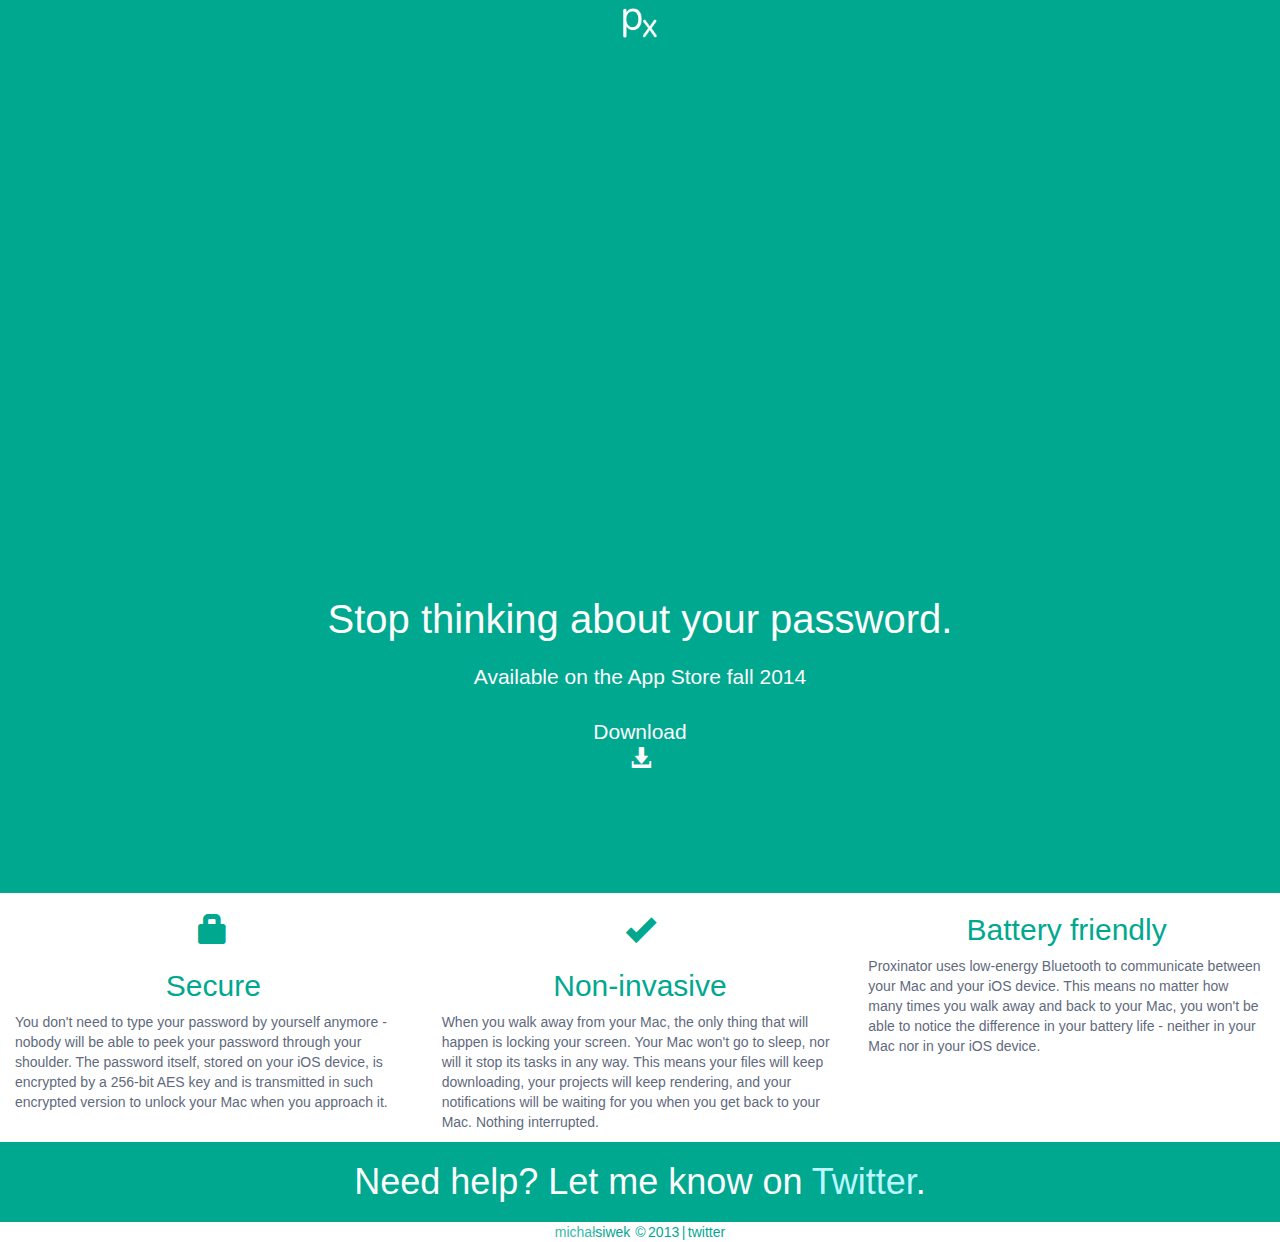
==== index.html @ 0d611be2 "Add 'need help?' section" ====
<!doctype html>
<html lang="en">
  <head>
    <meta charset="utf-8">
    <meta http-equiv="X-UA-Compatible" content="IE=edge">
    <meta name="viewport" content="width=device-width, initial-scale=1">
    <meta name="description" content="Proxinator for Mac and iOS - Stop thinking about your password.">
    <meta name="author" content="Michał Siwek">
    <link rel="shortcut icon" href="favicon.ico">

    <title>Proxinator</title>

    <!-- Bootstrap core CSS -->
    <link rel="stylesheet" href="http://netdna.bootstrapcdn.com/bootstrap/3.1.1/css/bootstrap.min.css">

    <!--additional ionicons-->
    <link rel="stylesheet" href="http://code.ionicframework.com/ionicons/1.5.2/css/ionicons.min.css">

    <!-- own css -->
    <link rel="stylesheet" href="style.css">

    <!-- HTML5 shim and Respond.js IE8 support of HTML5 elements and media queries -->
    <!--[if lt IE 9]>
      <script src="https://oss.maxcdn.com/libs/html5shiv/3.7.0/html5shiv.js"></script>
      <script src="https://oss.maxcdn.com/libs/respond.js/1.4.2/respond.min.js"></script>
    <![endif]-->
  </head>

  <body>
    <div class="container-fluid">
      <div class="header">
        <div id="logo_head">
          <img src="logo_head.png" height="30px">
        </div>
      </div>
      <div id="youtube_video">
        <iframe width="853" height="480" src="//www.youtube.com/embed/pVWKMMzD8WM?rel=0" frameborder="0" allowfullscreen></iframe>
      </div>

      <div class="text-center jumbotron">
        <p class="lead">Stop thinking about your password.</p>
        <p class="lead">
          <p>Available on the App Store fall 2014</p>
          <p class="btn btn-outline btn-lg" >
            <a href="https://s3.amazonaws.com/proxinator/proxinator_v1_1.zip">Download <br>
              <span class="glyphicon glyphicon-download-alt"></span></a>
          </p>
        </p>
      </div>

      <div class="row features">
        <div class="col-xs-8 col-xs-offset-2 col-md-4 col-md-offset-0">
          <h2 class="feature"><span class="glyphicon glyphicon-lock"></span></h2>
          <h2 class="feature">Secure</h2>
          <p>
            You don't need to type your password by yourself anymore - nobody will be able to peek your password through your shoulder. The password itself, stored on your iOS device, is encrypted by a 256-bit AES key and is transmitted in such encrypted version to unlock your Mac when you approach it.
          </p>
        </div>
        <div class="col-xs-8 col-xs-offset-2 col-md-4 col-md-offset-0">
          <h2 class="feature"><span class="glyphicon glyphicon-ok"></span></h2>
          <h2 class="feature">Non-invasive</h2>
          <p>
            When you walk away from your Mac, the only thing that will happen is locking your screen. Your Mac won't go to sleep, nor will it stop its tasks in any way. This means your files will keep downloading, your projects will keep rendering, and your notifications will be waiting for you when you get back to your Mac. Nothing interrupted.
          </p>
        </div>
        <div class="col-xs-8 col-xs-offset-2 col-md-4 col-md-offset-0">
          <h2 class="feature"><span class="ion-battery-full"></span></h2>
          <h2 class="feature">Battery friendly</h2>
          <p>
            Proxinator uses low-energy Bluetooth to communicate between your Mac and your iOS device. This means no matter how many times you walk away and back to your Mac, you won't be able to notice the difference in your battery life - neither in your Mac nor in your iOS device.
          </p>
        </div>
      </div>
      <div class="row help">
        <h1>Need help? Let me know on <a href="https://twitter.com/skycocker">Twitter</a>.</h1>
      </div>
      <div class="row footer">
        <span class="footer-a"><a href="https://github.com/skycocker"><span class="first">Michał</span> <span class="second">Siwek</span></a></span>
        <span class="footer-b">&nbsp;© 2013</span>
        <span class="footer-twitter"><a href="https://twitter.com/skycocker">| Twitter</a></span>
      </div>
    </div>
  </body>
</html>
---- style.css ----
.container-fluid {
  background-color: #00A890;
}
#logo_head {
  margin-top: 8px;
  text-align: center;
}
#youtube_video {
  margin-top: 20px;
  text-align: center;
}
.jumbotron, .row {
  background-color: inherit;
  color: #FCFCFC;
}
.jumbotron p.lead {
  font-size: 40px;
}
.jumbotron .lead a.btn-outline {
  border: 1px solid #FCFCFC;
  color: inherit;
}
.btn a {
  text-decoration: none;
  color: inherit;
  outline: inherit;
}
.features {
  background-color: #fff;
  color: #00A890;
}
.feature {
  text-align: center;
  font-weight: 200;
}
.features p {
  color: #5f6a7d;
}
.help {
  text-align: center;
  margin-bottom: 10px;
}
.help a {
  color: #BCF7FF;
}
.footer {
  background-color: #fff;
  text-align: center;
  color: #00A890;
  font-size: 1em;
  text-transform: lowercase;
  word-spacing: -0.1em;
}
.footer a {
  text-decoration: none;
  color: inherit;
}
.footer .footer-a {
  word-spacing: -0.3em;
}
.footer .first {
  opacity: 0.8;
}
#footer .second {
  opacity: 0.9;
}
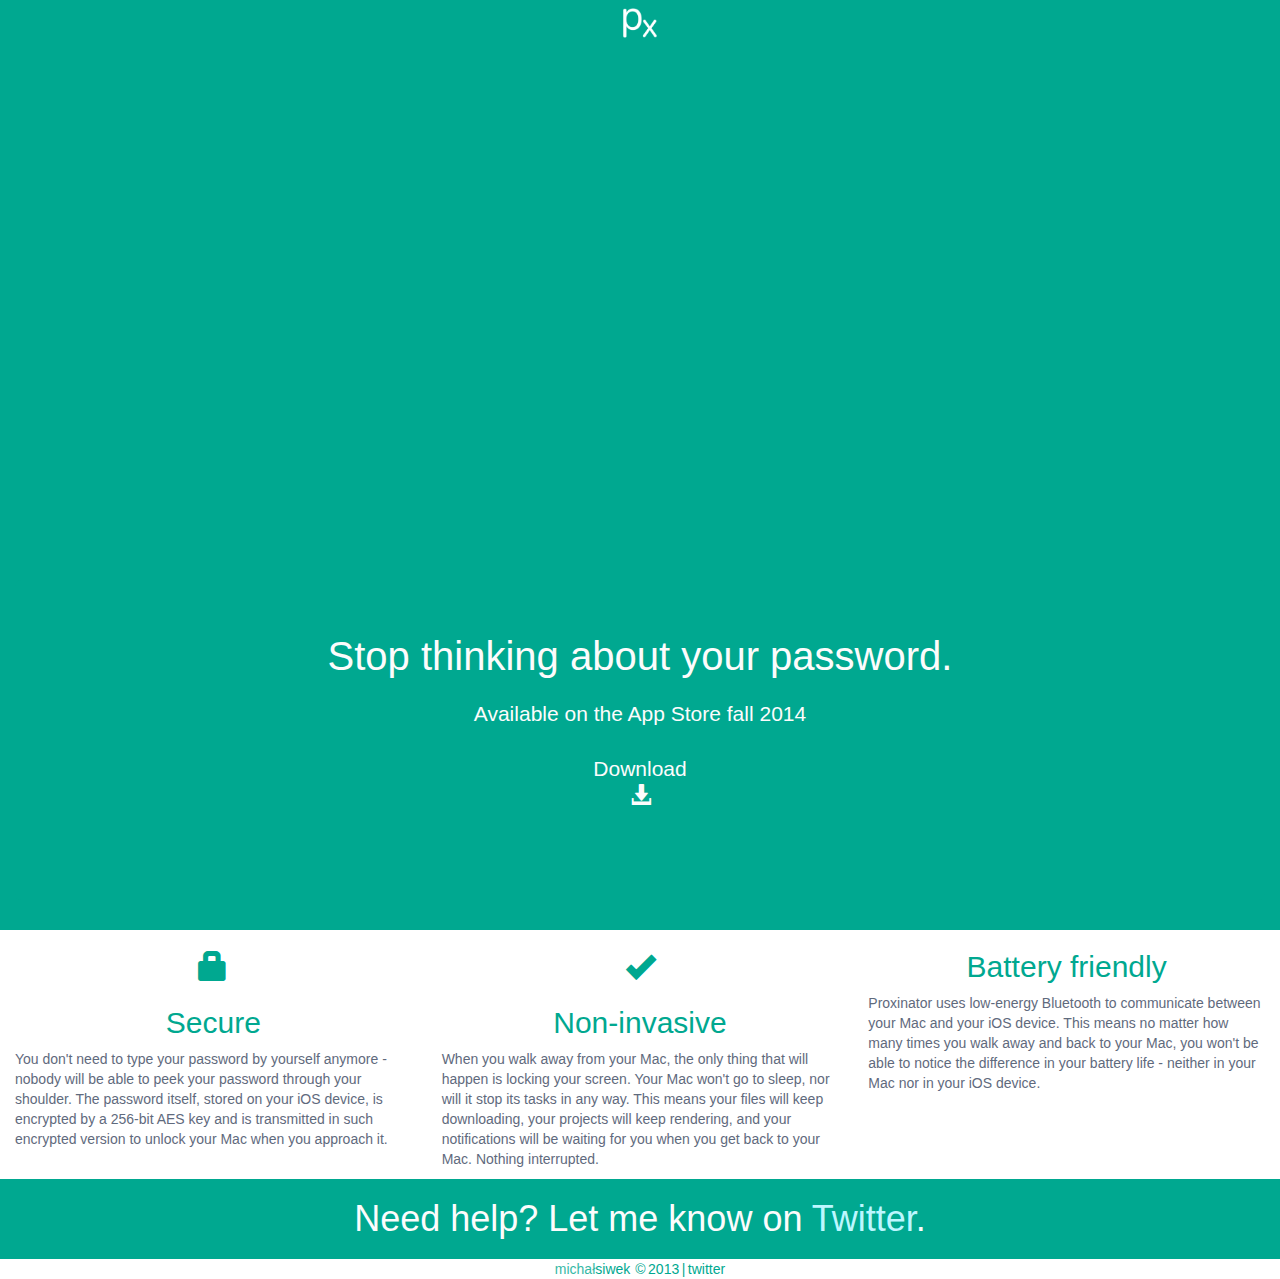
==== commit 7b4d02c0: "Add video curtain, make video responsive" ====
--- a/index.html
+++ b/index.html
@@ -33,8 +33,11 @@
           <img src="logo_head.png" height="30px">
         </div>
       </div>
-      <div id="youtube_video">
-        <iframe width="853" height="480" src="//www.youtube.com/embed/pVWKMMzD8WM?rel=0" frameborder="0" allowfullscreen></iframe>
+      <div id="video_container_wrapper">
+        <div class="video_container">
+          <iframe id="ytIframe" width="853" height="480" src="//www.youtube.com/embed/pVWKMMzD8WM?rel=0&enablejsapi=1" frameborder="0" allowfullscreen></iframe>
+          <div id="video_overlay">watch video</div>
+        </div>
       </div>
 
       <div class="text-center jumbotron">
@@ -42,7 +45,7 @@
         <p class="lead">
           <p>Available on the App Store fall 2014</p>
           <p class="btn btn-outline btn-lg" >
-            <a href="https://s3.amazonaws.com/proxinator/proxinator_v1_1.zip">Download <br>
+            <a href="https://s3.amazonaws.com/proxinator/proxinator_v1_1_2.zip">Download <br>
               <span class="glyphicon glyphicon-download-alt"></span></a>
           </p>
         </p>
@@ -80,5 +83,6 @@
         <span class="footer-twitter"><a href="https://twitter.com/skycocker">| Twitter</a></span>
       </div>
     </div>
+    <script type="text/javascript" src="yt_embed.js"></script>
   </body>
 </html>
--- a/style.css
+++ b/style.css
@@ -5,9 +5,37 @@
   margin-top: 8px;
   text-align: center;
 }
-#youtube_video {
-  margin-top: 20px;
+#video_container_wrapper {
+  width: 70%;
+  margin: 20px auto 0;
+}
+.video_container {
+  position: relative;
+  padding-bottom: 56.25%;
+  padding-top: 30px;
+  height: 0;
+  overflow: hidden;
+}
+.video_container iframe, .video_container object, .video_container embed {
+  position: absolute;
+  top: 0;
+  left: 0;
+  width: 100%;
+  height: 100%;
+}
+#video_overlay {
+  background: url('curtain.jpg');
+  background-size: cover;
+  position: absolute;
+  top: 0;
+  left: 0;
+  width: 100%;
+  height: 100%;
+  color: #fff;
+  font-size: 30px;
   text-align: center;
+  padding-top: 25%;
+  display: none;
 }
 .jumbotron, .row {
   background-color: inherit;
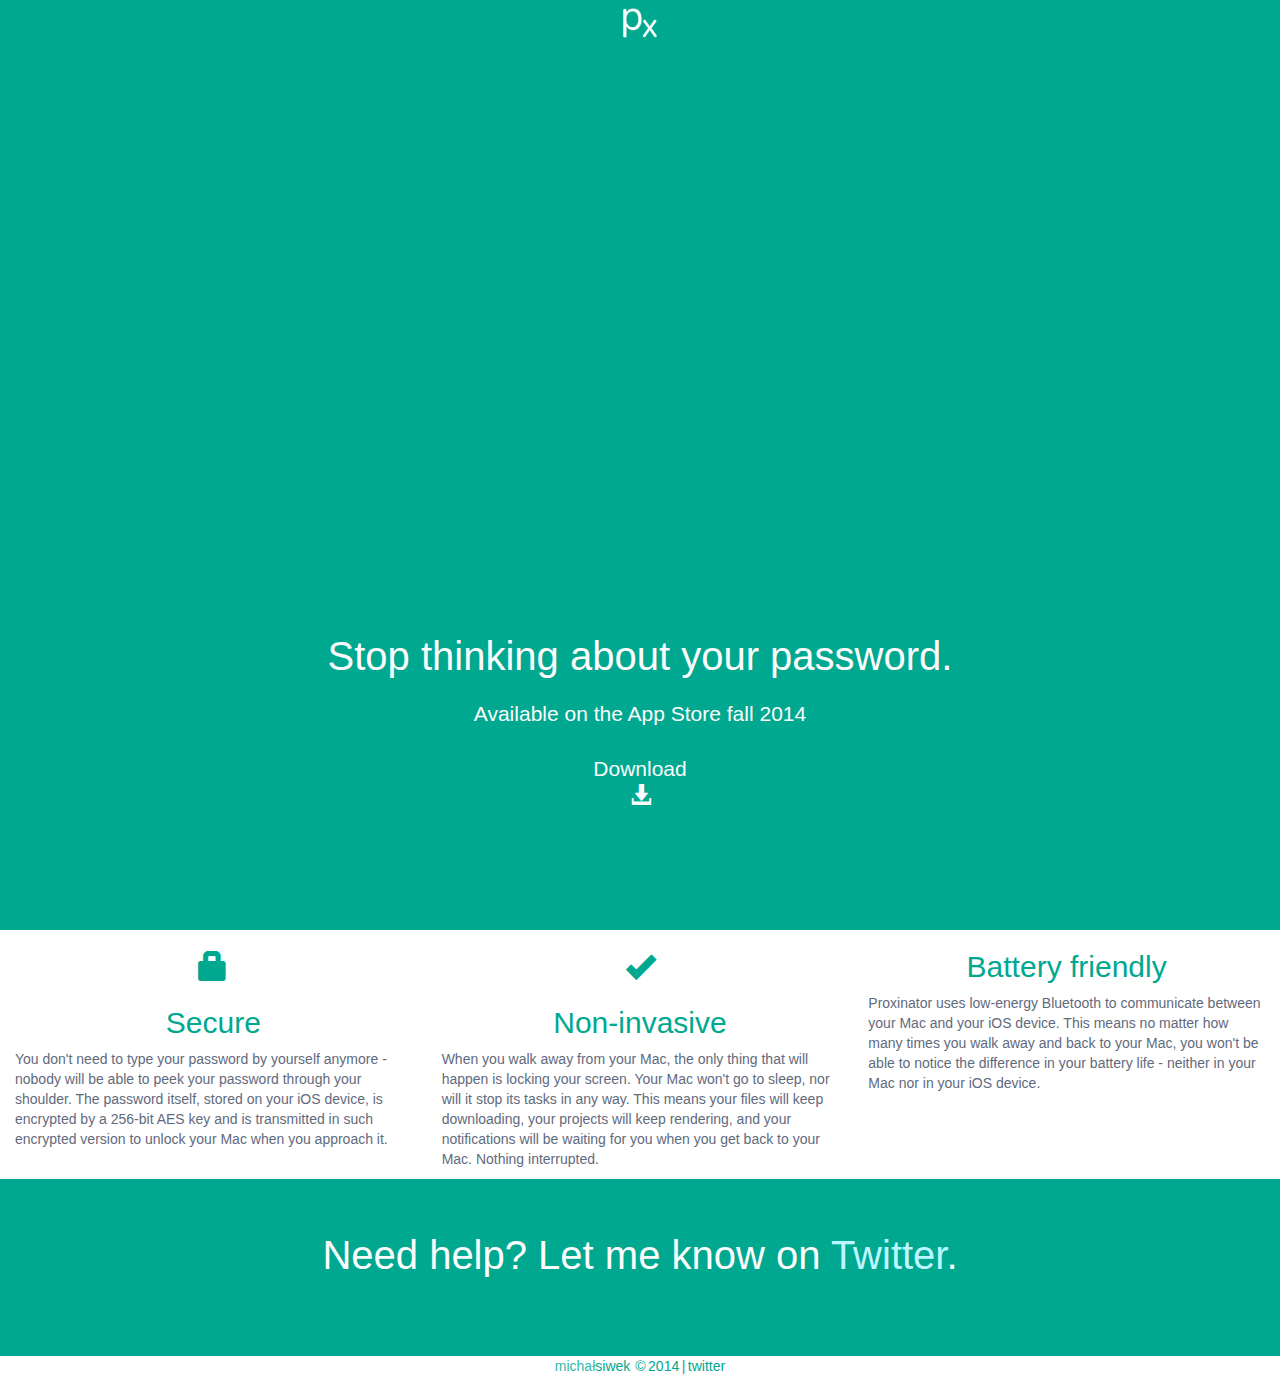
==== commit bf310dc9: "Update copyright to 2014 and prettify the 'need help?' section" ====
--- a/index.html
+++ b/index.html
@@ -74,12 +74,12 @@
           </p>
         </div>
       </div>
-      <div class="row help">
-        <h1>Need help? Let me know on <a href="https://twitter.com/skycocker">Twitter</a>.</h1>
+      <div class="text-center jumbotron help">
+        <p class="lead">Need help? Let me know on <a href="https://twitter.com/skycocker">Twitter</a>.</p>
       </div>
       <div class="row footer">
         <span class="footer-a"><a href="https://github.com/skycocker"><span class="first">Michał</span> <span class="second">Siwek</span></a></span>
-        <span class="footer-b">&nbsp;© 2013</span>
+        <span class="footer-b">&nbsp;© 2014</span>
         <span class="footer-twitter"><a href="https://twitter.com/skycocker">| Twitter</a></span>
       </div>
     </div>
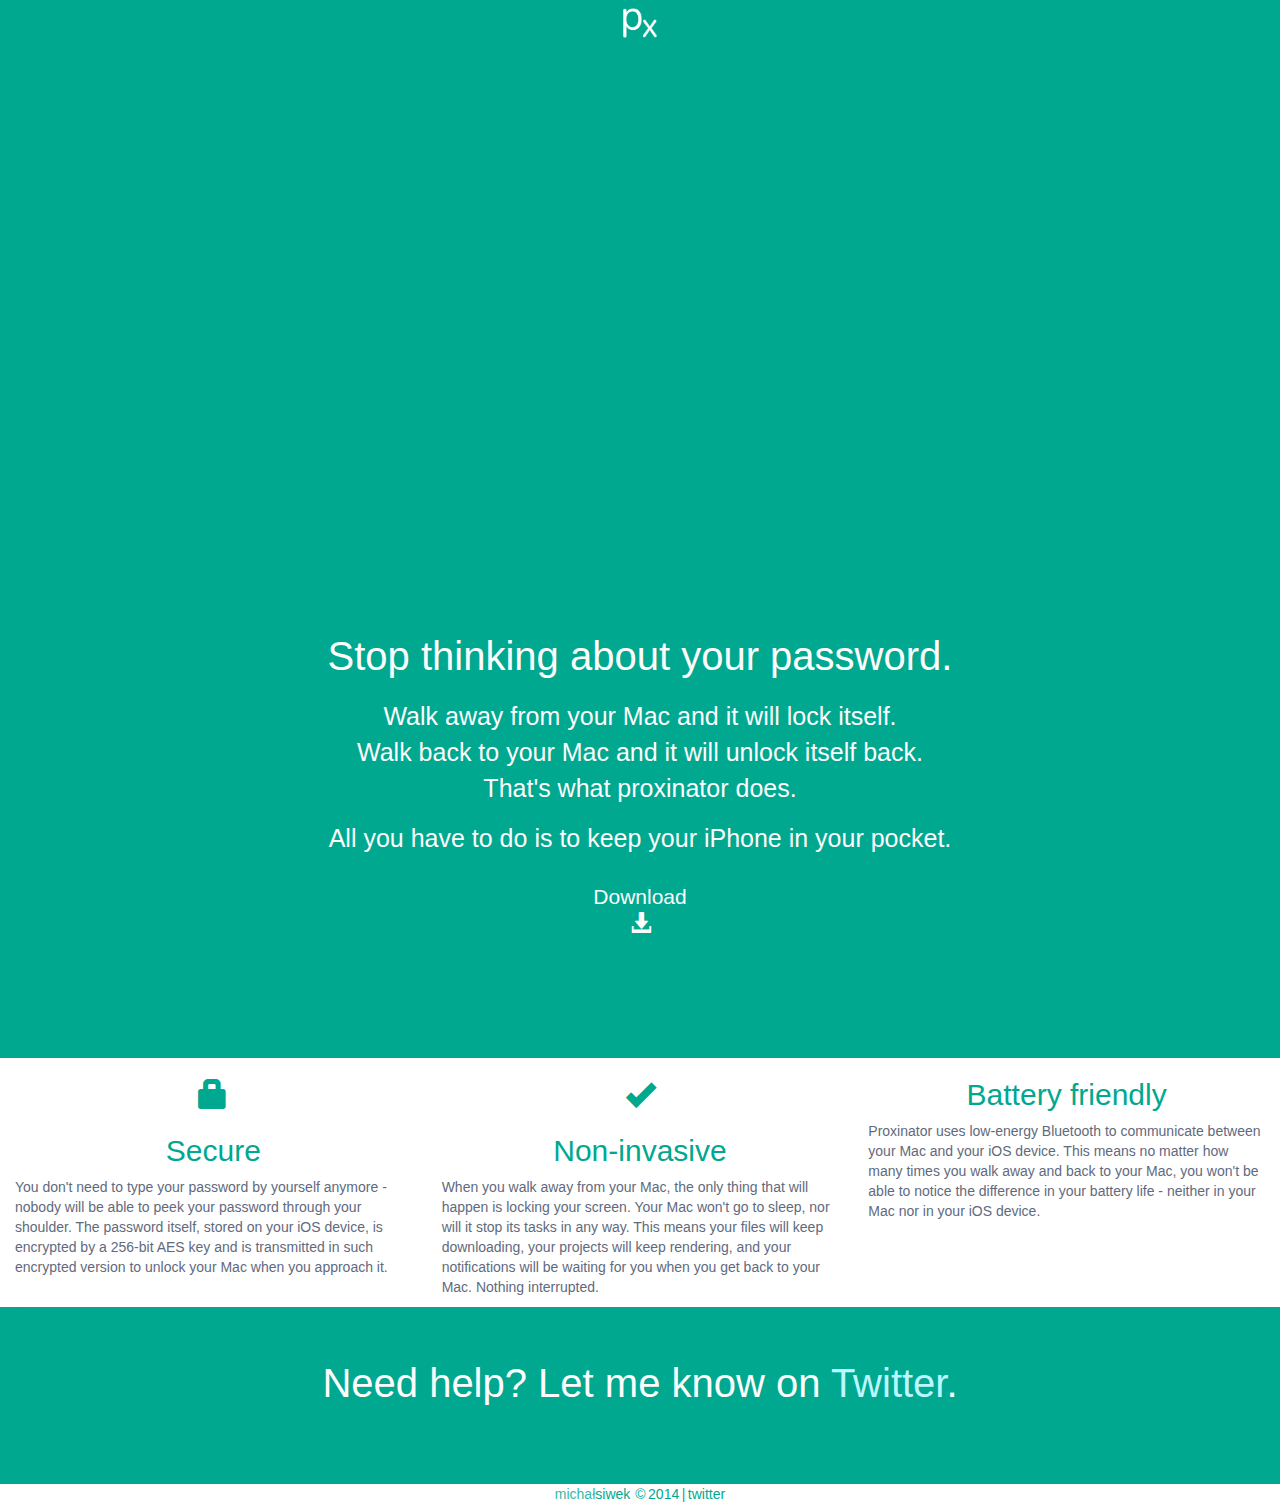
==== commit eb1060be: "Add description texts, update yt embed so it works on iPhones well" ====
--- a/index.html
+++ b/index.html
@@ -35,7 +35,7 @@
       </div>
       <div id="video_container_wrapper">
         <div class="video_container">
-          <iframe id="ytIframe" width="853" height="480" src="//www.youtube.com/embed/pVWKMMzD8WM?rel=0&enablejsapi=1" frameborder="0" allowfullscreen></iframe>
+          <iframe id="ytIframe" width="853" height="480" src="//www.youtube.com/embed/pVWKMMzD8WM?rel=0&enablejsapi=1&showinfo=0&autohide=1" frameborder="0" allowfullscreen></iframe>
           <div id="video_overlay">watch video</div>
         </div>
       </div>
@@ -43,7 +43,12 @@
       <div class="text-center jumbotron">
         <p class="lead">Stop thinking about your password.</p>
         <p class="lead">
-          <p>Available on the App Store fall 2014</p>
+          <p class="lead-walkaway">Walk away from your Mac and it will lock itself.</p>
+          <p class="lead-walkaway">Walk back to your Mac and it will unlock itself back.</p>
+          <p class="lead-walkaway">That's what proxinator does.</p>
+          <p class="lead-walkaway-last">All you have to do is to keep your iPhone in your pocket.</p>
+        </p>
+        <p class="lead">
           <p class="btn btn-outline btn-lg" >
             <a href="https://s3.amazonaws.com/proxinator/proxinator_v1_1_2.zip">Download <br>
               <span class="glyphicon glyphicon-download-alt"></span></a>
--- a/style.css
+++ b/style.css
@@ -48,6 +48,15 @@
   border: 1px solid #FCFCFC;
   color: inherit;
 }
+p.lead-walkaway, p.lead-walkaway-last {
+  font-size: 25px;
+}
+p.lead-walkaway {
+  margin: 0;
+}
+p.lead-walkaway-last {
+  margin-top: 15px;
+}
 .btn a {
   text-decoration: none;
   color: inherit;
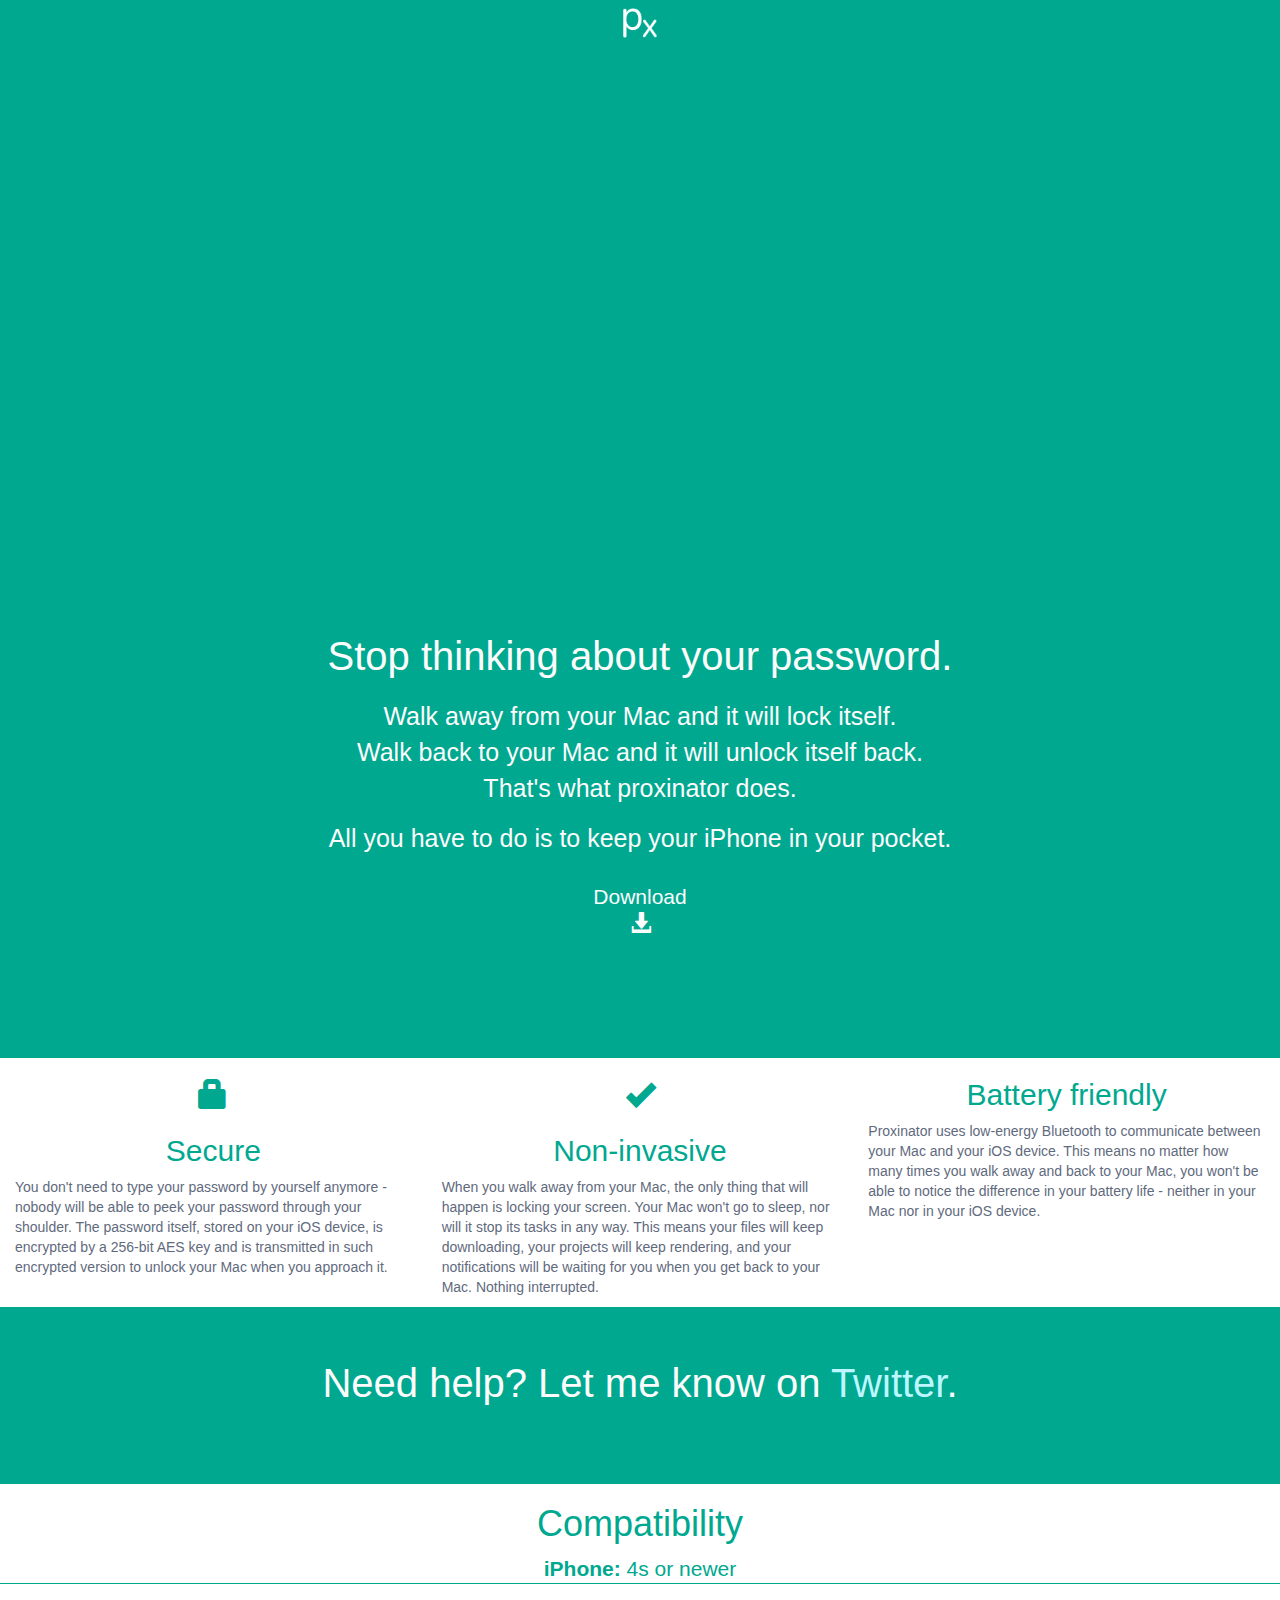
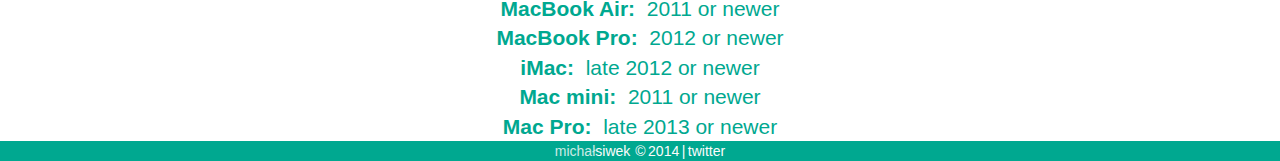
==== commit 64029cdf: "Add compatibility list" ====
--- a/index.html
+++ b/index.html
@@ -82,6 +82,18 @@
       <div class="text-center jumbotron help">
         <p class="lead">Need help? Let me know on <a href="https://twitter.com/skycocker">Twitter</a>.</p>
       </div>
+      <div class="row compatibility">
+        <h1 class="text-center">Compatibility</h1>
+        <div class="text-center">
+          <p class="lead lead-compatibility"><b>iPhone:</b>&nbsp;4s or newer</p>
+          <p class="lead-compatibility-border"></p>
+          <p class="lead lead-compatibility"><b>MacBook Air:</b>&nbsp; 2011 or newer</p>
+          <p class="lead lead-compatibility"><b>MacBook Pro:</b>&nbsp; 2012 or newer</p>
+          <p class="lead lead-compatibility"><b>iMac:</b>&nbsp; late 2012 or newer</p>
+          <p class="lead lead-compatibility"><b>Mac mini:</b>&nbsp; 2011 or newer</p>
+          <p class="lead lead-compatibility"><b>Mac Pro:</b>&nbsp; late 2013 or newer</p>
+        </div>
+      </div>
       <div class="row footer">
         <span class="footer-a"><a href="https://github.com/skycocker"><span class="first">Michał</span> <span class="second">Siwek</span></a></span>
         <span class="footer-b">&nbsp;© 2014</span>
--- a/style.css
+++ b/style.css
@@ -80,10 +80,21 @@
 .help a {
   color: #BCF7FF;
 }
+.compatibility {
+  background-color: #fff;
+  color: #00A890;
+}
+.compatibility h1 {
+  font-weight: normal;
+}
+.lead-compatibility {
+  margin: 0;
+}
+.lead-compatibility-border {
+  border-top: 1px solid #00A890;
+}
 .footer {
-  background-color: #fff;
   text-align: center;
-  color: #00A890;
   font-size: 1em;
   text-transform: lowercase;
   word-spacing: -0.1em;
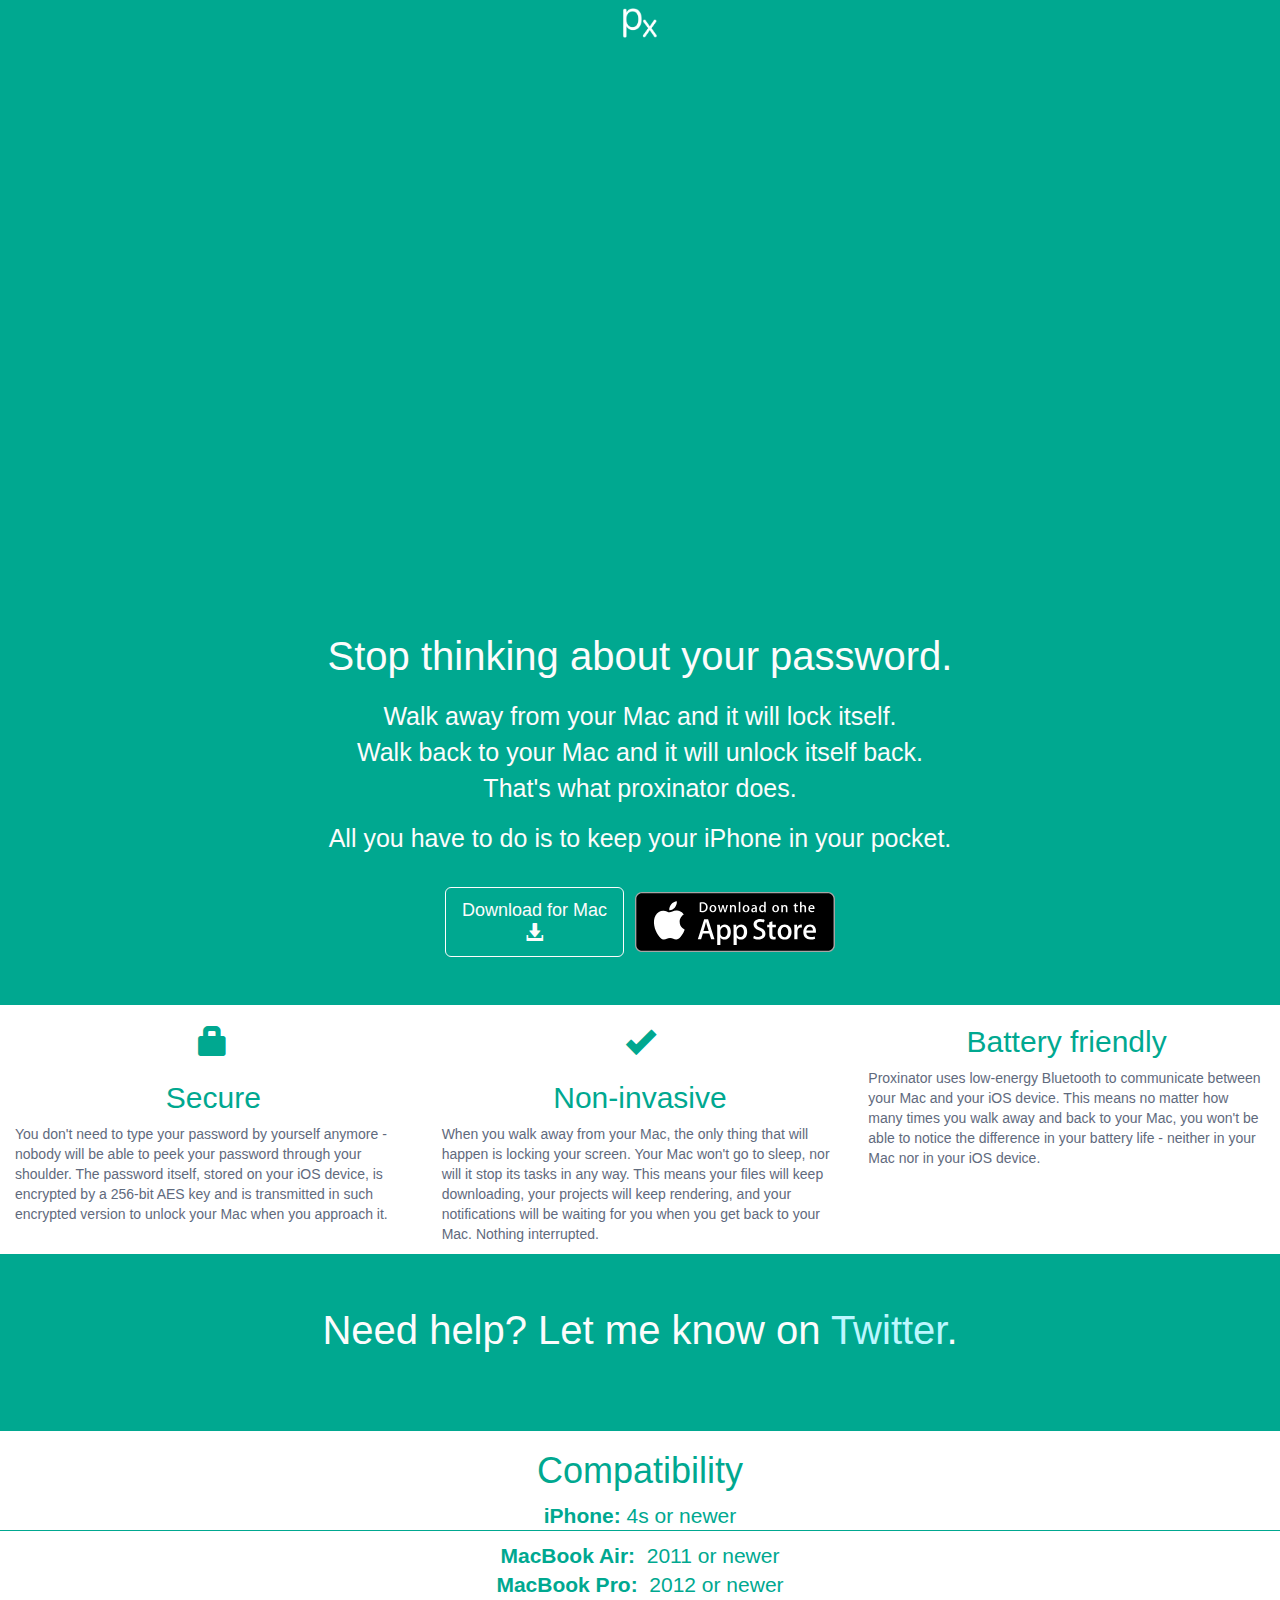
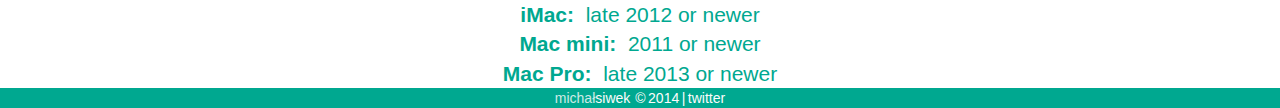
==== commit ca97a616: "Add 'Download on the App Store' link" ====
--- a/index.html
+++ b/index.html
@@ -40,7 +40,7 @@
         </div>
       </div>
 
-      <div class="text-center jumbotron">
+      <div class="text-center jumbotron descriptions">
         <p class="lead">Stop thinking about your password.</p>
         <p class="lead">
           <p class="lead-walkaway">Walk away from your Mac and it will lock itself.</p>
@@ -48,11 +48,13 @@
           <p class="lead-walkaway">That's what proxinator does.</p>
           <p class="lead-walkaway-last">All you have to do is to keep your iPhone in your pocket.</p>
         </p>
-        <p class="lead">
-          <p class="btn btn-outline btn-lg" >
-            <a href="https://s3.amazonaws.com/proxinator/proxinator_v1_1_2.zip">Download <br>
-              <span class="glyphicon glyphicon-download-alt"></span></a>
-          </p>
+        <p class="lead downloads">
+            <a id="mac_download" class="btn btn-outline btn-lg" href="https://s3.amazonaws.com/proxinator/proxinator_v1_1_2.zip">Download for Mac <br>
+              <span class="glyphicon glyphicon-download-alt"></span>
+            </a>
+          <span>
+            <a href="https://itunes.apple.com/us/app/proxinator/id927031618?l=pl&ls=1&mt=8"><img src="app_store_badge.svg" width="200px"></a>
+          </span>
         </p>
       </div>
 
--- a/style.css
+++ b/style.css
@@ -57,6 +57,18 @@
 p.lead-walkaway-last {
   margin-top: 15px;
 }
+p.downloads {
+  margin-top: 30px;
+  margin-bottom: 0;
+}
+.descriptions {
+  margin-bottom: 0;
+}
+@media (max-width: 488px) {
+  #mac_download {
+    margin-bottom: 10px;
+  }
+}
 .btn a {
   text-decoration: none;
   color: inherit;
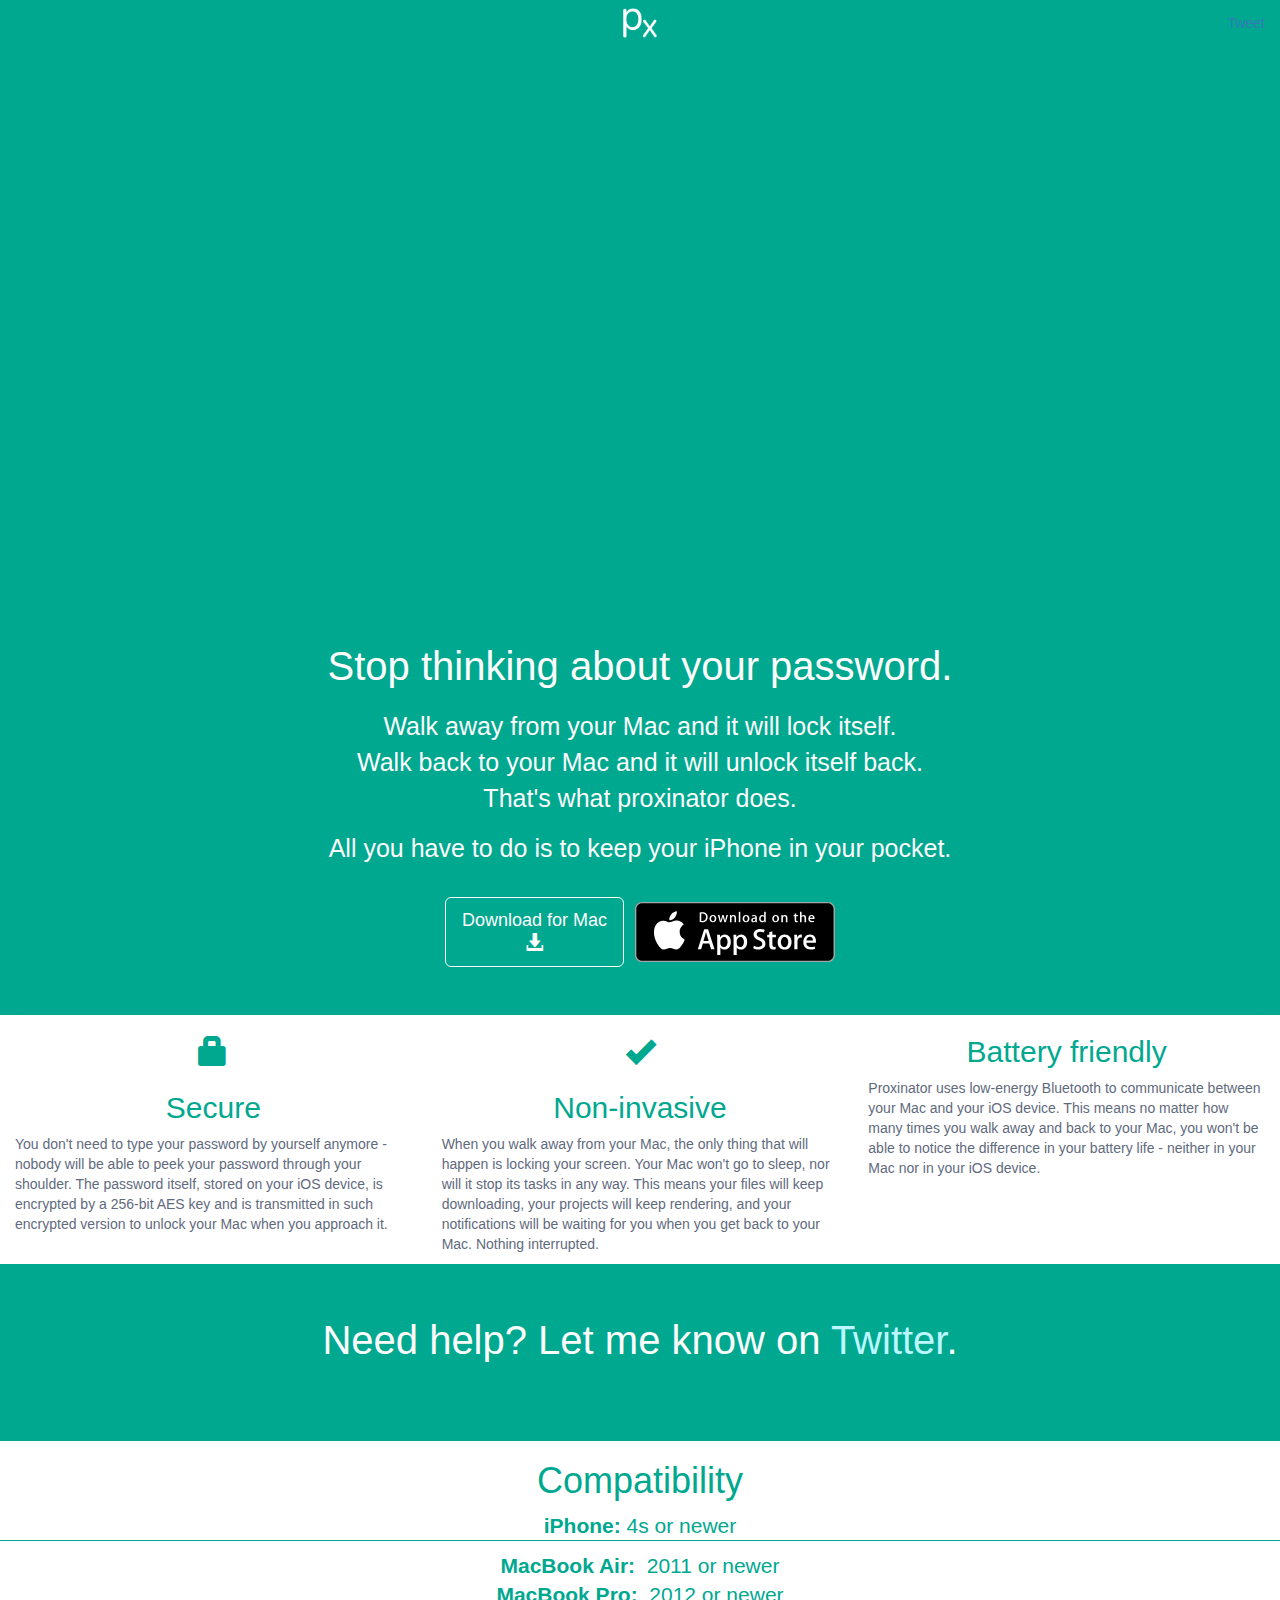
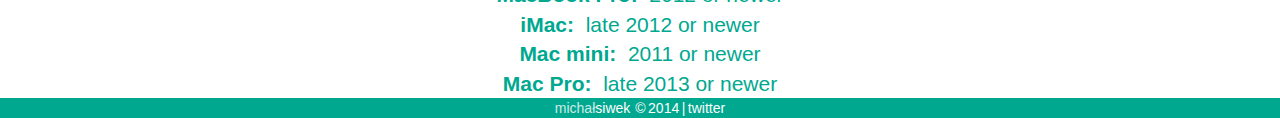
==== commit 0664f76f: "Add social share links" ====
--- a/index.html
+++ b/index.html
@@ -31,6 +31,13 @@
       <div class="header">
         <div id="logo_head">
           <img src="logo_head.png" height="30px">
+        </div>
+        <div id="twitter" class="pull-right">
+          <a href="https://twitter.com/share" class="twitter-share-button" data-text="Stop thinking about your password" data-hashtags="proxinator">Tweet</a>
+          <script>!function(d,s,id){var js,fjs=d.getElementsByTagName(s)[0],p=/^http:/.test(d.location)?'http':'https';if(!d.getElementById(id)){js=d.createElement(s);js.id=id;js.src=p+'://platform.twitter.com/widgets.js';fjs.parentNode.insertBefore(js,fjs);}}(document, 'script', 'twitter-wjs');</script>
+        </div>
+        <div id="facebook" class="pull-right">
+          <div id="fb" class="fb-like" data-href="http://proxinator.me/" data-layout="button_count" data-action="like" data-show-faces="true" data-share="false"></div>
         </div>
       </div>
       <div id="video_container_wrapper">
@@ -103,5 +110,16 @@
       </div>
     </div>
     <script type="text/javascript" src="yt_embed.js"></script>
+    <div id="fb-root"></div>
+    <script>
+      (function(d, s, id) {
+        var js, fjs = d.getElementsByTagName(s)[0];
+        if (d.getElementById(id)) return;
+        js = d.createElement(s); js.id = id;
+        js.src = "//connect.facebook.net/pl_PL/sdk.js#xfbml=1&appId=377463792337692&version=v2.0";
+        fjs.parentNode.insertBefore(js, fjs);
+        }(document, 'script', 'facebook-jssdk')
+        );
+      </script>
   </body>
 </html>
--- a/style.css
+++ b/style.css
@@ -5,9 +5,15 @@
   margin-top: 8px;
   text-align: center;
 }
+#twitter {
+  margin-top: -25px;
+}
+#facebook {
+  margin-right: 30px;
+}
 #video_container_wrapper {
   width: 70%;
-  margin: 20px auto 0;
+  margin: 30px auto 0;
 }
 .video_container {
   position: relative;
